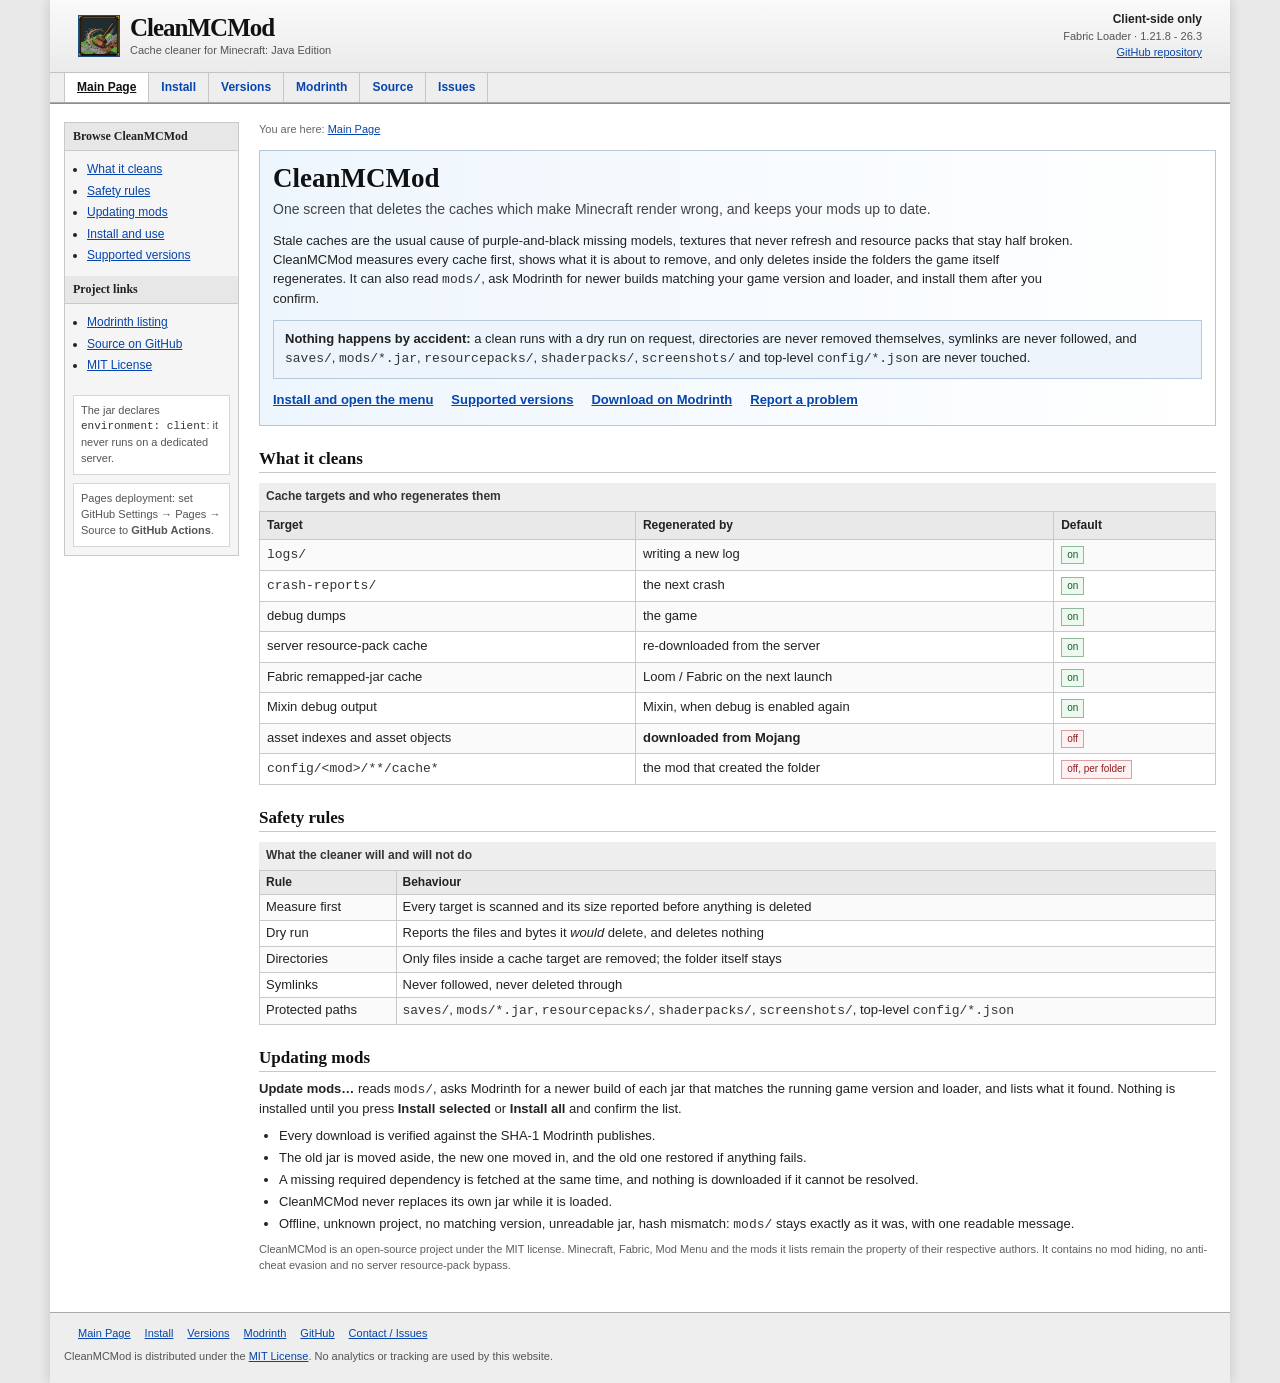
==== .website/index.html @ 72325664 "Add the CleanMCMod project site A three-page static site in the same catalogue style as the other Pi" ====
<!doctype html>
<html lang="en">
<head>
<meta charset="utf-8"><meta name="viewport" content="width=device-width, initial-scale=1">
<meta name="description" content="CleanMCMod clears the stale Minecraft caches that break models, textures and resource packs, and updates your mods from Modrinth.">
<title>CleanMCMod - Minecraft cache cleaner</title>
<link rel="stylesheet" href="styles.css">
<link rel="icon" type="image/png" href="icon.png">
<meta property="og:image" content="icon.png">
<script defer src="script.js"></script>
</head>
<body>
<a class="skip-link" href="#main-content">Skip to content</a>
<header class="site-header">
  <div class="container header-main">
    <a class="brand" href="index.html">
      <span class="brand-mark"><img src="icon.png" alt="CleanMCMod logo"></span>
      <span><span class="brand-name">CleanMCMod</span><span class="brand-subtitle">Cache cleaner for Minecraft: Java Edition</span></span>
    </a>
    <div class="header-meta">
      <strong>Client-side only</strong>
      Fabric Loader &middot; 1.21.8 - 26.3<br>
      <a href="https://github.com/PiBOH/cleanmcmod">GitHub repository</a>
    </div>
    <button class="menu-toggle" type="button" aria-expanded="false" aria-controls="primary-nav">Menu</button>
  </div>
  <nav class="site-nav" aria-label="Main navigation">
    <ul class="container nav-list" id="primary-nav">
      <li><a href="index.html" aria-current="page">Main Page</a></li>
      <li><a href="install.html">Install</a></li>
      <li><a href="versions.html">Versions</a></li>
      <li><a href="https://modrinth.com/mod/cleanmcmod">Modrinth</a></li>
      <li><a href="https://github.com/PiBOH/cleanmcmod">Source</a></li>
      <li><a href="https://github.com/PiBOH/cleanmcmod/issues">Issues</a></li>
    </ul>
  </nav>
</header>

<main id="main-content" class="page-layout">
  <aside class="sidebar">
    <h2 class="sidebar-heading">Browse CleanMCMod</h2>
    <ul>
      <li><a href="#cleans">What it cleans</a></li>
      <li><a href="#safety">Safety rules</a></li>
      <li><a href="#updates">Updating mods</a></li>
      <li><a href="install.html">Install and use</a></li>
      <li><a href="versions.html">Supported versions</a></li>
    </ul>
    <h2 class="sidebar-heading">Project links</h2>
    <ul>
      <li><a href="https://modrinth.com/mod/cleanmcmod">Modrinth listing</a></li>
      <li><a href="https://github.com/PiBOH/cleanmcmod">Source on GitHub</a></li>
      <li><a href="https://github.com/PiBOH/cleanmcmod/blob/main/LICENSE">MIT License</a></li>
    </ul>
    <div class="sidebar-note">The jar declares <code>environment: client</code>: it never runs on a dedicated server.</div>
    <div class="sidebar-note">Pages deployment: set GitHub Settings &rarr; Pages &rarr; Source to <strong>GitHub Actions</strong>.</div>
  </aside>

  <section class="content">
    <p class="breadcrumb">You are here: <a href="index.html">Main Page</a></p>

    <div class="hero-classic">
      <h1>CleanMCMod</h1>
      <p class="lead">One screen that deletes the caches which make Minecraft render wrong, and keeps your mods up to date.</p>
      <p>Stale caches are the usual cause of purple-and-black missing models, textures that never refresh and resource packs that stay half broken. CleanMCMod measures every cache first, shows what it is about to remove, and only deletes inside the folders the game itself regenerates. It can also read <code>mods/</code>, ask Modrinth for newer builds matching your game version and loader, and install them after you confirm.</p>
      <div class="notice"><strong>Nothing happens by accident:</strong> a clean runs with a dry run on request, directories are never removed themselves, symlinks are never followed, and <code>saves/</code>, <code>mods/*.jar</code>, <code>resourcepacks/</code>, <code>shaderpacks/</code>, <code>screenshots/</code> and top-level <code>config/*.json</code> are never touched.</div>
      <div class="quick-links">
        <a href="install.html">Install and open the menu</a>
        <a href="versions.html">Supported versions</a>
        <a href="https://modrinth.com/mod/cleanmcmod">Download on Modrinth</a>
        <a href="https://github.com/PiBOH/cleanmcmod/issues">Report a problem</a>
      </div>
    </div>

    <h2 id="cleans">What it cleans</h2>
    <table class="catalog-table">
      <caption>Cache targets and who regenerates them</caption>
      <tr><th>Target</th><th>Regenerated by</th><th>Default</th></tr>
      <tr><td><code>logs/</code></td><td>writing a new log</td><td><span class="status recommended">on</span></td></tr>
      <tr><td><code>crash-reports/</code></td><td>the next crash</td><td><span class="status recommended">on</span></td></tr>
      <tr><td>debug dumps</td><td>the game</td><td><span class="status recommended">on</span></td></tr>
      <tr><td>server resource-pack cache</td><td>re-downloaded from the server</td><td><span class="status recommended">on</span></td></tr>
      <tr><td>Fabric remapped-jar cache</td><td>Loom / Fabric on the next launch</td><td><span class="status recommended">on</span></td></tr>
      <tr><td>Mixin debug output</td><td>Mixin, when debug is enabled again</td><td><span class="status recommended">on</span></td></tr>
      <tr><td>asset indexes and asset objects</td><td><strong>downloaded from Mojang</strong></td><td><span class="status warning">off</span></td></tr>
      <tr><td><code>config/&lt;mod&gt;/**/cache*</code></td><td>the mod that created the folder</td><td><span class="status warning">off, per folder</span></td></tr>
    </table>

    <h2 id="safety">Safety rules</h2>
    <table class="catalog-table compact">
      <caption>What the cleaner will and will not do</caption>
      <tr><th>Rule</th><th>Behaviour</th></tr>
      <tr><td>Measure first</td><td>Every target is scanned and its size reported before anything is deleted</td></tr>
      <tr><td>Dry run</td><td>Reports the files and bytes it <em>would</em> delete, and deletes nothing</td></tr>
      <tr><td>Directories</td><td>Only files inside a cache target are removed; the folder itself stays</td></tr>
      <tr><td>Symlinks</td><td>Never followed, never deleted through</td></tr>
      <tr><td>Protected paths</td><td><code>saves/</code>, <code>mods/*.jar</code>, <code>resourcepacks/</code>, <code>shaderpacks/</code>, <code>screenshots/</code>, top-level <code>config/*.json</code></td></tr>
    </table>

    <h2 id="updates">Updating mods</h2>
    <p><strong>Update mods&hellip;</strong> reads <code>mods/</code>, asks Modrinth for a newer build of each jar that matches the running game version and loader, and lists what it found. Nothing is installed until you press <strong>Install selected</strong> or <strong>Install all</strong> and confirm the list.</p>
    <ul class="list-tight">
      <li>Every download is verified against the SHA-1 Modrinth publishes.</li>
      <li>The old jar is moved aside, the new one moved in, and the old one restored if anything fails.</li>
      <li>A missing required dependency is fetched at the same time, and nothing is downloaded if it cannot be resolved.</li>
      <li>CleanMCMod never replaces its own jar while it is loaded.</li>
      <li>Offline, unknown project, no matching version, unreadable jar, hash mismatch: <code>mods/</code> stays exactly as it was, with one readable message.</li>
    </ul>

    <p class="small">CleanMCMod is an open-source project under the MIT license. Minecraft, Fabric, Mod Menu and the mods it lists remain the property of their respective authors. It contains no mod hiding, no anti-cheat evasion and no server resource-pack bypass.</p>
  </section>
</main>

<footer class="site-footer">
  <div class="container footer-links">
    <a href="index.html">Main Page</a>
    <a href="install.html">Install</a>
    <a href="versions.html">Versions</a>
    <a href="https://modrinth.com/mod/cleanmcmod">Modrinth</a>
    <a href="https://github.com/PiBOH/cleanmcmod">GitHub</a>
    <a href="https://github.com/PiBOH/cleanmcmod/issues">Contact / Issues</a>
  </div>
  <div class="container footer-note">CleanMCMod is distributed under the <a href="https://github.com/PiBOH/cleanmcmod/blob/main/LICENSE">MIT License</a>. No analytics or tracking are used by this website.</div>
</footer>
</body>
</html>
---- .website/styles.css ----
/* CleanMCMod project site
   Same catalogue styling as the other PiBOH pages: compact, plain, link-first.
*/
:root {
  --page: #ffffff;
  --panel: #f5f5f5;
  --panel-blue: #edf4fb;
  --line: #c9c9c9;
  --line-dark: #a7a7a7;
  --text: #222222;
  --muted: #5d5d5d;
  --blue: #0645ad;
  --blue-dark: #003b86;
  --visited: #5b2a86;
  --green: #176d35;
  --orange: #8b4b00;
  --red: #9b2226;
  --max: 1180px;
}

* { box-sizing: border-box; }
html { background: #e9e9e9; }
body {
  max-width: var(--max);
  min-height: 100vh;
  margin: 0 auto;
  color: var(--text);
  background: var(--page);
  font: 13px/1.45 Arial, Helvetica, sans-serif;
  box-shadow: 0 0 12px rgba(0, 0, 0, .16);
}
a { color: var(--blue); text-decoration: underline; }
a:visited { color: var(--visited); }
a:hover, a:focus { color: var(--blue-dark); text-decoration: none; }
button, input, select { font: inherit; }
code, kbd, pre { font-family: "Courier New", Courier, monospace; }
code { color: #333; }
.container { width: min(100% - 28px, var(--max) - 28px); margin: 0 auto; }
.skip-link { position: absolute; left: -9999px; top: 0; padding: 6px 9px; color: #fff; background: #000; }
.skip-link:focus { left: 8px; z-index: 20; }
.sr-only { position: absolute; width: 1px; height: 1px; padding: 0; margin: -1px; overflow: hidden; clip: rect(0, 0, 0, 0); white-space: nowrap; border: 0; }

.site-header { border-bottom: 1px solid #8d8d8d; background: linear-gradient(#fafafa, #e4e4e4); }
.header-main { display: flex; align-items: center; justify-content: space-between; gap: 18px; min-height: 72px; padding: 10px 14px; }
.brand { display: flex; align-items: center; gap: 10px; color: #111; text-decoration: none; }
.brand:visited { color: #111; }
.brand-mark { display: grid; place-items: center; width: 42px; height: 42px; overflow: hidden; border: 1px solid #214f7d; background: #0f3b2c; }
.brand-mark img { display: block; width: 100%; height: 100%; object-fit: cover; object-position: center center; }
.brand-name { display: block; font: bold 25px Georgia, "Times New Roman", serif; letter-spacing: -.04em; }
.brand-subtitle { display: block; margin-top: 1px; color: #555; font-size: 11px; }
.header-meta { color: #555; font-size: 11px; text-align: right; }
.header-meta strong { display: block; color: #222; font-size: 12px; }

.site-nav { border-top: 1px solid #c2c2c2; border-bottom: 1px solid #aaa; background: #eee; }
.nav-list { display: flex; flex-wrap: wrap; gap: 0; margin: 0 auto; padding: 0; list-style: none; }
.nav-list a { display: block; padding: 6px 12px; border-right: 1px solid #c7c7c7; color: #0645ad; font-size: 12px; font-weight: bold; text-decoration: none; }
.nav-list li:first-child a { border-left: 1px solid #c7c7c7; }
.nav-list a:hover, .nav-list a[aria-current="page"] { color: #111; background: #fff; text-decoration: underline; }
.menu-toggle { display: none; margin: 5px 0; padding: 5px 8px; border: 1px solid #999; background: #fff; cursor: pointer; }

.page-layout { display: grid; grid-template-columns: 175px minmax(0, 1fr); gap: 20px; padding: 18px 14px 30px; }
.sidebar { align-self: start; border: 1px solid var(--line); background: var(--panel); }
.sidebar-heading { margin: 0; padding: 6px 8px; border-bottom: 1px solid var(--line); color: #222; background: #e7e7e7; font-size: 12px; }
.sidebar ul { margin: 0; padding: 6px 9px 8px 22px; }
.sidebar li { margin: 4px 0; font-size: 12px; }
.sidebar-note { margin: 8px; padding: 7px; border: 1px solid #d6d6d6; color: #555; background: #fff; font-size: 11px; }
.content { min-width: 0; }
.breadcrumb { margin: 0 0 12px; color: #666; font-size: 11px; }
.breadcrumb a { color: #0645ad; }
h1 { margin: 0 0 7px; color: #111; font: bold 25px/1.2 Georgia, "Times New Roman", serif; }
h2 { margin: 22px 0 6px; padding-bottom: 3px; border-bottom: 1px solid #c8c8c8; color: #111; font: bold 17px/1.25 Georgia, "Times New Roman", serif; }
h3 { margin: 16px 0 4px; color: #222; font-size: 14px; }
p { margin: 8px 0; }
.lead { margin: 0 0 13px; color: #444; font-size: 14px; }
.notice { margin: 12px 0; padding: 9px 11px; border: 1px solid #b7c9dc; background: var(--panel-blue); }
.notice.warning { border-color: #dfc78e; background: #fff9e8; }
.notice.danger { border-color: #dfb1b1; background: #fff2f2; }
.notice strong { color: #222; }
.small { color: var(--muted); font-size: 11px; }
.muted { color: var(--muted); }

.catalog-table { width: 100%; margin: 10px 0 15px; border-collapse: collapse; border: 1px solid var(--line-dark); }
.catalog-table caption { padding: 5px 7px; color: #333; background: #eee; font-size: 12px; font-weight: bold; text-align: left; }
.catalog-table th, .catalog-table td { padding: 5px 7px; border: 1px solid var(--line); vertical-align: top; text-align: left; }
.catalog-table th { color: #222; background: #e9e9e9; font-size: 12px; }
.catalog-table tr:nth-child(even) td { background: #fafafa; }
.catalog-table.compact th, .catalog-table.compact td { padding: 3px 6px; }
.catalog-table .right { text-align: right; white-space: nowrap; }
.tool-name { font-weight: bold; }
.tool-icon { display: inline-block; min-width: 32px; margin-right: 5px; padding: 2px 4px; border: 1px solid #9aaabb; color: #16486d; background: #edf4fb; font: bold 10px Arial; text-align: center; }
.status { display: inline-block; padding: 1px 5px; border: 1px solid #aaa; color: #444; background: #eee; font-size: 10px; white-space: nowrap; }
.status.recommended { border-color: #91b99c; color: #155c2c; background: #edf8ef; }
.status.fallback { border-color: #d5b87a; color: #7c4900; background: #fff8e7; }
.status.warning { border-color: #d8a1a1; color: #8e1f23; background: #fff1f1; }

.hero-classic { padding: 11px 13px; border: 1px solid #b6c7d7; background: linear-gradient(90deg, #eef6fd, #fff); }
.hero-classic h1 { margin-bottom: 4px; font-size: 27px; }
.hero-classic p { max-width: 800px; }
.quick-links { display: flex; flex-wrap: wrap; gap: 7px 18px; margin: 12px 0 4px; }
.quick-links a { font-weight: bold; }
.detail-list { margin-top: 6px; }
.detail-list dt { float: left; clear: left; width: 165px; padding: 4px 8px 4px 0; color: #444; font-weight: bold; }
.detail-list dd { min-height: 25px; margin: 0 0 1px 165px; padding: 4px 0; border-bottom: 1px dotted #ccc; }
pre.command { overflow-x: auto; margin: 8px 0; padding: 9px; border: 1px solid #c9c9c9; background: #f8f8f8; font-size: 12px; }
.list-tight { margin: 5px 0; padding-left: 20px; }
.list-tight li { margin: 3px 0; }

.site-footer { padding: 13px 14px 18px; border-top: 1px solid #aaa; color: #555; background: #eee; font-size: 11px; }
.footer-links { display: flex; flex-wrap: wrap; gap: 0 14px; margin-bottom: 7px; }
.footer-note { margin: 0; }

@media (max-width: 760px) {
  .header-main { min-height: 62px; }
  .header-meta { display: none; }
  .menu-toggle { display: block; }
  .nav-list { display: none; }
  .nav-list.is-open { display: block; }
  .nav-list a, .nav-list li:first-child a { border-left: 0; border-right: 0; border-bottom: 1px solid #d1d1d1; }
  .page-layout { display: block; padding-top: 12px; }
  .sidebar { margin-bottom: 15px; }
  .sidebar ul { columns: 2; }
  .catalog-table { display: block; overflow-x: auto; white-space: normal; }
  .detail-list dt { float: none; width: auto; padding-bottom: 0; }
  .detail-list dd { margin-left: 0; }
}
@media (max-width: 430px) {
  .container { width: calc(100% - 18px); }
  .brand-name { font-size: 22px; }
  .brand-subtitle { font-size: 10px; }
  h1 { font-size: 22px; }
  .sidebar ul { columns: 1; }
}
@media (prefers-reduced-motion: reduce) { * { scroll-behavior: auto !important; } }
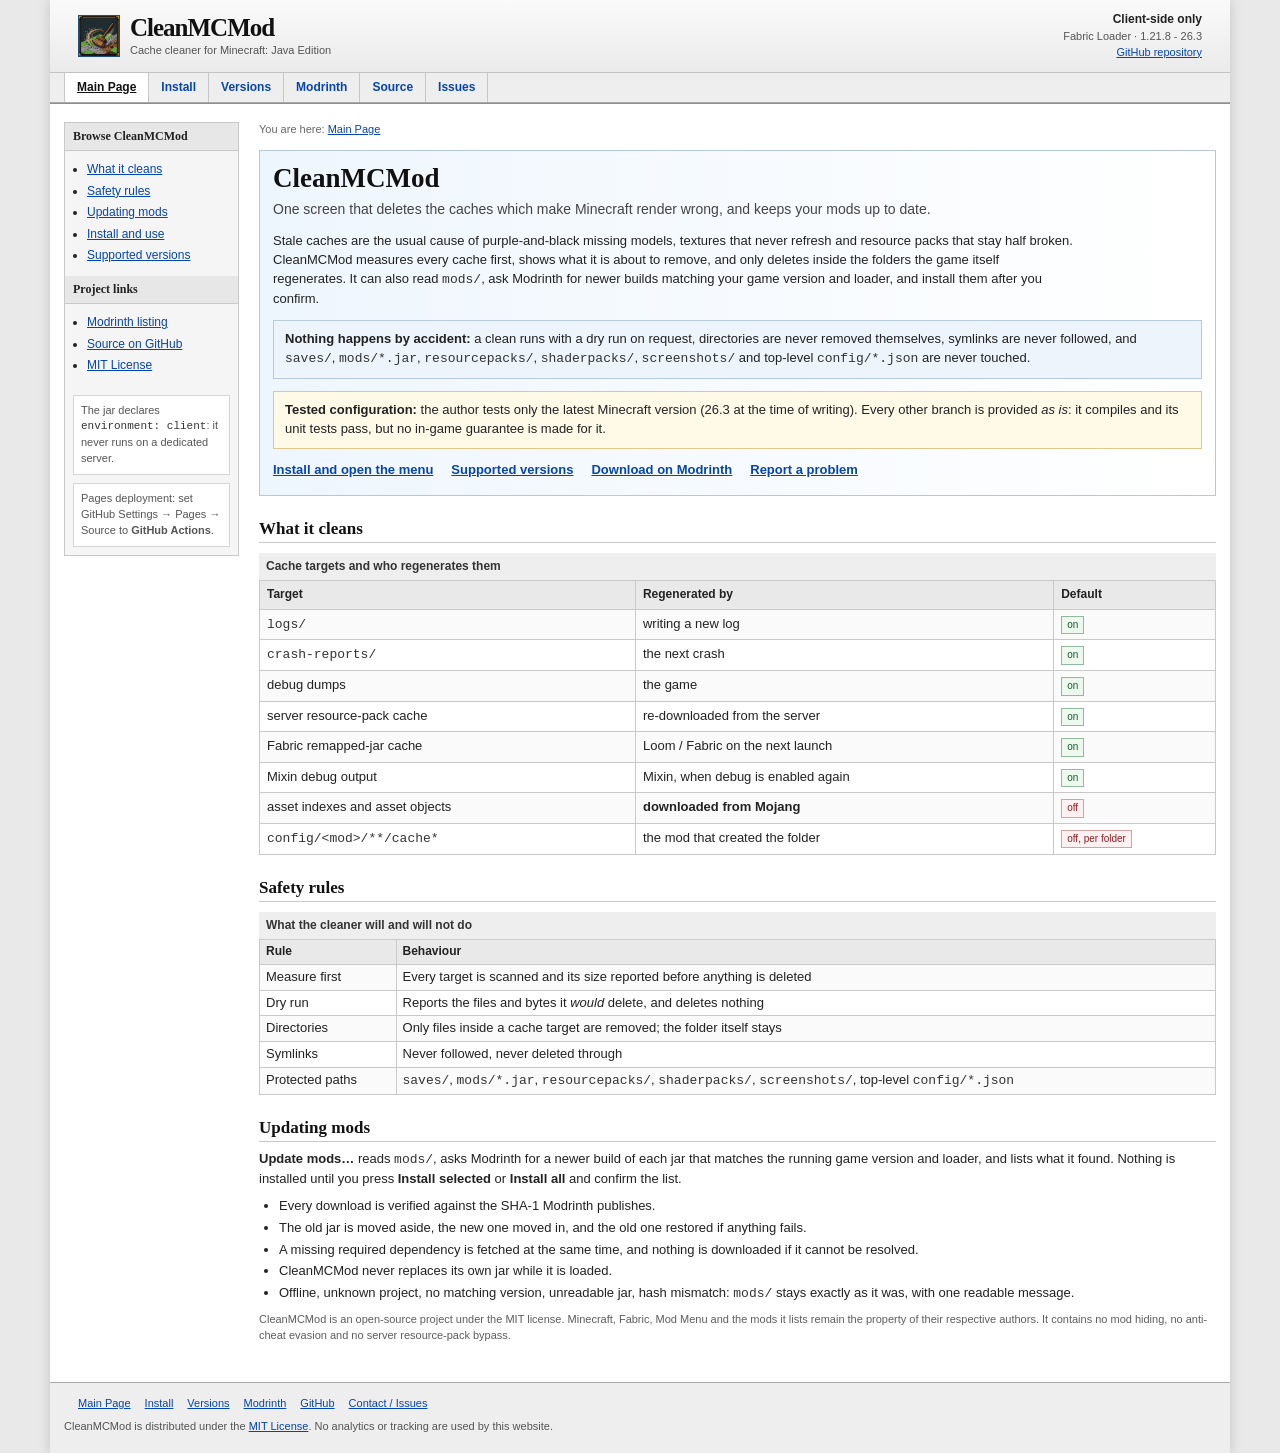
==== commit c0005070: "Say which versions are tested and point at the multi-jar release The site now repeats the same warni" ====
--- a/.website/index.html
+++ b/.website/index.html
@@ -64,6 +64,7 @@
       <p class="lead">One screen that deletes the caches which make Minecraft render wrong, and keeps your mods up to date.</p>
       <p>Stale caches are the usual cause of purple-and-black missing models, textures that never refresh and resource packs that stay half broken. CleanMCMod measures every cache first, shows what it is about to remove, and only deletes inside the folders the game itself regenerates. It can also read <code>mods/</code>, ask Modrinth for newer builds matching your game version and loader, and install them after you confirm.</p>
       <div class="notice"><strong>Nothing happens by accident:</strong> a clean runs with a dry run on request, directories are never removed themselves, symlinks are never followed, and <code>saves/</code>, <code>mods/*.jar</code>, <code>resourcepacks/</code>, <code>shaderpacks/</code>, <code>screenshots/</code> and top-level <code>config/*.json</code> are never touched.</div>
+      <div class="notice warning"><strong>Tested configuration:</strong> the author tests only the latest Minecraft version (26.3 at the time of writing). Every other branch is provided <em>as is</em>: it compiles and its unit tests pass, but no in-game guarantee is made for it.</div>
       <div class="quick-links">
         <a href="install.html">Install and open the menu</a>
         <a href="versions.html">Supported versions</a>
